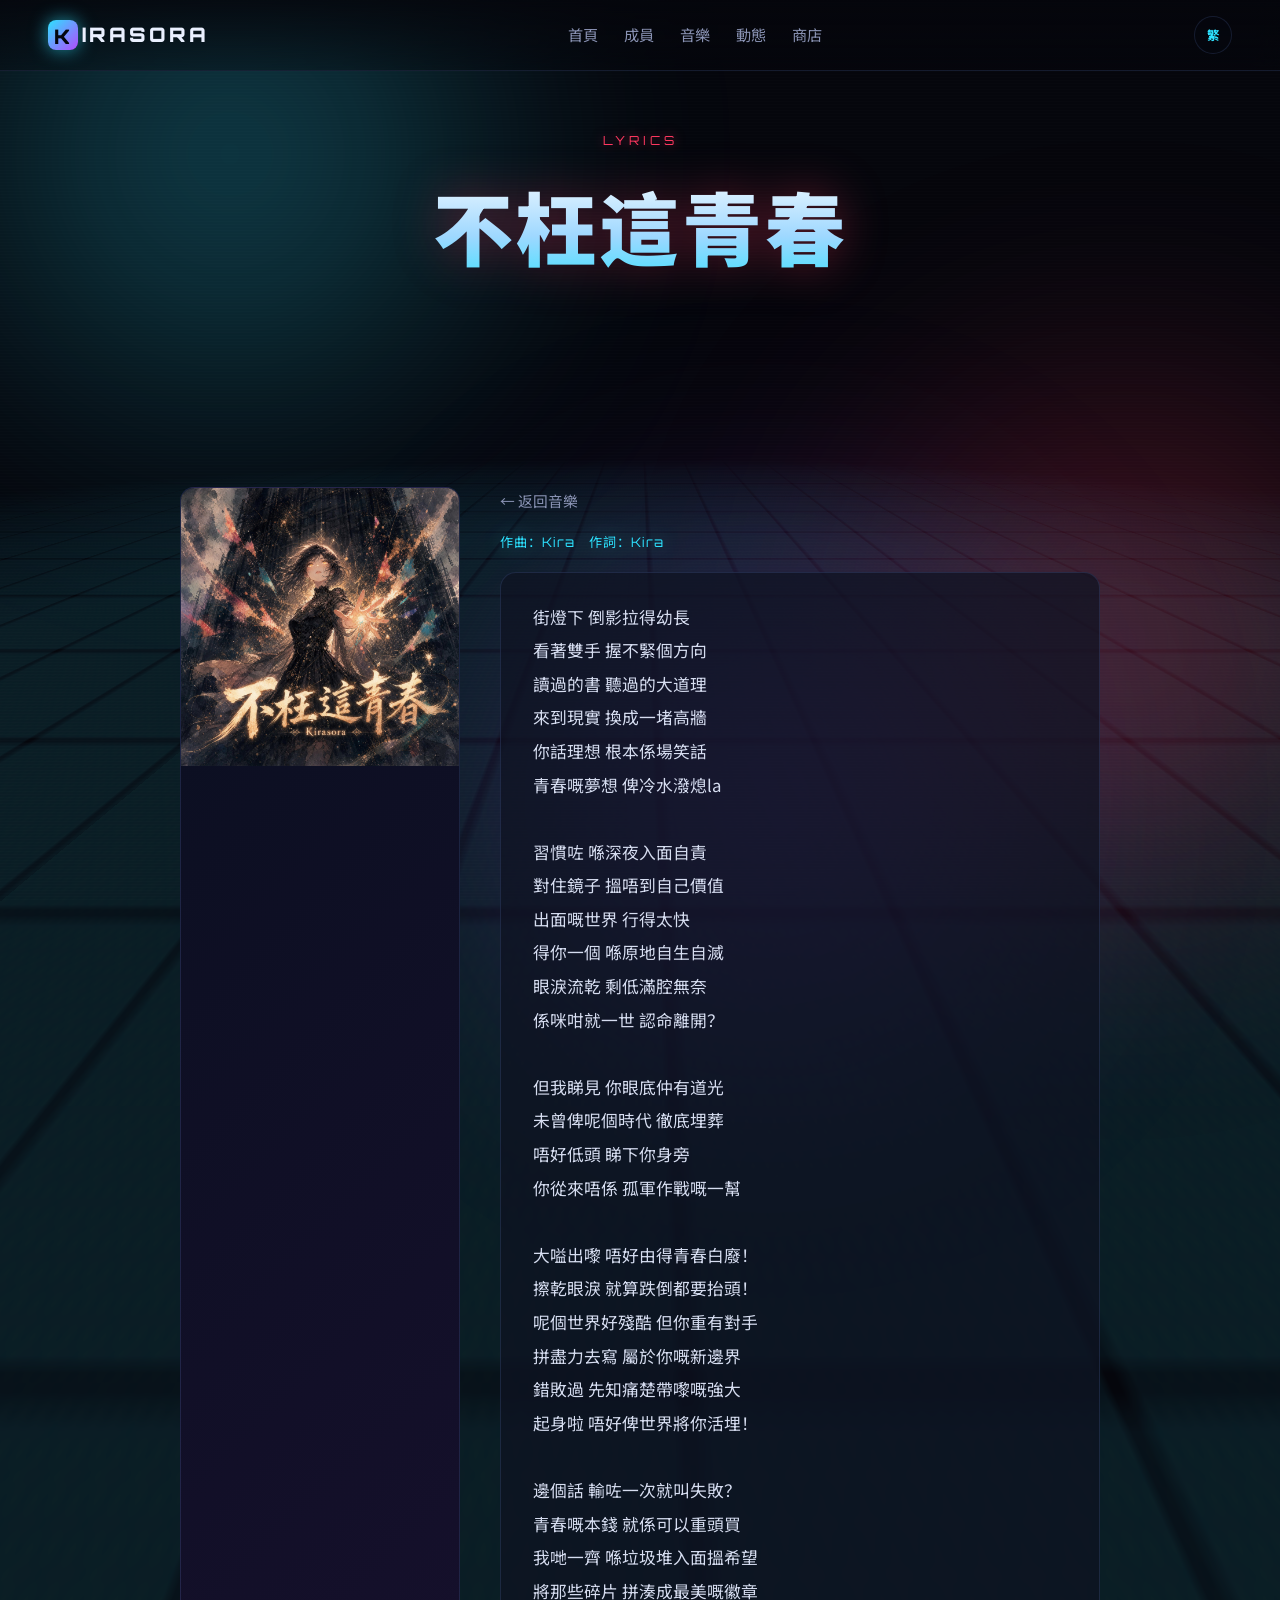
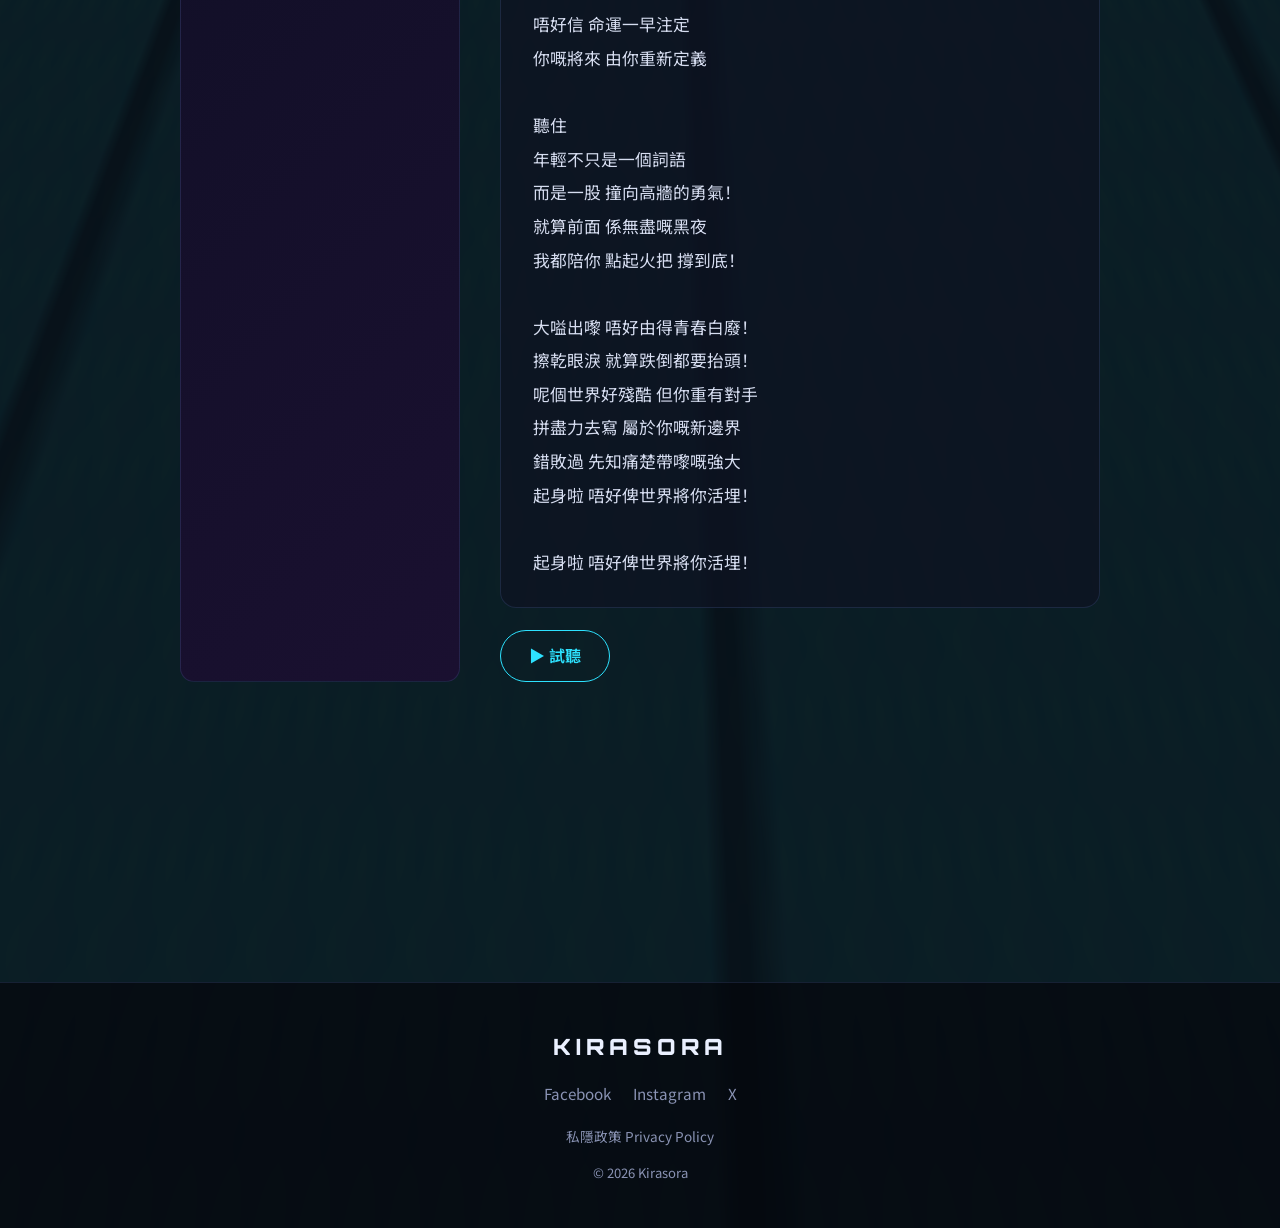
==== lyrics.html @ b886e2f9 "KIRASORA 官方網站 — 首版上線 - 6 頁結構：首頁/成員/音樂/動態/商店/私隱 + 歌詞頁 - 三語切換（繁中/簡中/英文） - 5 首單曲卡片 + 歌詞頁（真實封面、歌詞、曲詞人） -" ====
<!DOCTYPE html>
<html lang="zh-Hant">
<head>
  <meta charset="UTF-8" />
  <meta name="viewport" content="width=device-width, initial-scale=1.0" />
  <title>歌詞 — KIRASORA</title>
  <meta name="description" content="KIRASORA 歌曲歌詞。" />
  <link rel="preconnect" href="https://fonts.googleapis.com" />
  <link rel="preconnect" href="https://fonts.gstatic.com" crossorigin />
  <link href="https://fonts.googleapis.com/css2?family=Orbitron:wght@500;700;900&family=Noto+Sans+SC:wght@300;400;500;700&display=swap" rel="stylesheet" />
  <link rel="stylesheet" href="styles.css" />

  <!-- ===== Google AdSense（手動廣告單元 · 固定位置）===== -->
  <!-- TODO: 把 ca-pub-XXXXXXXXXXXXXXXX 換成你真實的發佈商 ID，並在 AdSense 後台開啟 Auto Ads -->
  <script async src="https://pagead2.googlesyndication.com/pagead/js/adsbygoogle.js?client=ca-pub-XXXXXXXXXXXXXXXX"
          crossorigin="anonymous"></script>
</head>
<body>
  <!-- 動態背景 -->
  <div class="bg-grid" aria-hidden="true"></div>
  <div class="bg-glow bg-glow--blue" aria-hidden="true"></div>
  <div class="bg-glow bg-glow--red" aria-hidden="true"></div>
  <div class="bg-glow bg-glow--purple" aria-hidden="true"></div>
  <div class="bg-scan" aria-hidden="true"></div>

  <!-- 導覽列 -->
  <header class="nav nav--scrolled" id="nav">
    <a href="index.html" class="nav__brand"><span class="nav__logo">K</span>IRASORA</a>
    <nav class="nav__links" id="navLinks">
      <a href="index.html" class="nav__link" data-i18n="nav.home">首頁</a>
      <a href="members.html" class="nav__link" data-i18n="nav.members">成員</a>
      <a href="music.html" class="nav__link is-active" data-i18n="nav.music">音樂</a>
      <a href="news.html" class="nav__link" data-i18n="nav.news">動態</a>
      <a href="shop.html" class="nav__link" data-i18n="nav.shop">商店</a>
    </nav>
    <div class="nav__actions">
    <button class="nav__lang" id="langBtn" type="button" aria-label="切換語言" data-i18n-attr="aria-label:nav.lang">繁</button>
    <button class="nav__toggle" id="navToggle" aria-label="選單" data-i18n-attr="aria-label:nav.menu"><span></span><span></span><span></span></button>
    </div>
  </header>

  <!-- 頁面標題 -->
  <section class="page-hero page-hero--alt">
    <p class="page-hero__kicker">LYRICS</p>
    <h1 class="page-hero__title" id="lyricTitle">—</h1>
  </section>

  <!-- 歌詞 -->
  <section class="section" id="lyric">
    <div class="lyric">
      <div class="lyric__cover" id="lyricCoverBox">
        <img id="lyricCover" src="" alt="" />
        <span class="lyric__ph" id="lyricPh" style="display:none;"></span>
      </div>
      <div class="lyric__body">
        <a class="lyric__back" href="music.html" data-i18n="lyrics.back">← 返回音樂</a>
        <p class="lyric__credit" id="lyricCredit"></p>
        <pre class="lyric__text" id="lyricText"></pre>
        <a class="lyric__play" id="lyricPlay" href="#" target="_blank" rel="noopener" data-i18n="lyrics.listen">▶ 試聽</a>
      </div>
    </div>
  </section>

  <!-- 廣告位（AdSense 手動單元 · 固定位置：歌詞頁底部） -->
  <div class="ad-slot reveal" aria-label="廣告">
    <span class="ad-slot__label" data-i18n="ad.label">廣告 · ADVERTISEMENT</span>
    <ins class="adsbygoogle"
         style="display:block"
         data-ad-client="ca-pub-XXXXXXXXXXXXXXXX"
         data-ad-slot="0000000000"
         data-ad-format="auto"
         data-full-width-responsive="true"></ins>
    <script>(adsbygoogle = window.adsbygoogle || []).push({});</script>
  </div>

  <!-- 頁尾 -->
  <footer class="footer">
    <div class="footer__brand">KIRASORA</div>
    <nav class="footer__social">
      <a href="https://www.facebook.com/kirasora.official" target="_blank" rel="noopener" aria-label="Facebook">Facebook</a>
      <a href="https://www.instagram.com/kirasora.band/" target="_blank" rel="noopener" aria-label="Instagram">Instagram</a>
      <a href="https://x.com/Kirasora_offcl" target="_blank" rel="noopener" aria-label="X">X</a>
    </nav>
    <nav class="footer__links">
      <a href="privacy.html" data-i18n="footer.privacy">私隱政策 Privacy Policy</a>
    </nav>
    <p class="footer__copy">&copy; 2026 Kirasora</p>
  </footer>

  <script src="lyrics-data.js"></script>
  <script>
    (function () {
      var params = new URLSearchParams(location.search);
      var id = params.get('song') || 'bu-wang-zhe-qing-chun';
      var data = (window.KIRASORA_LYRICS && window.KIRASORA_LYRICS[id]) || null;
      var titleEl = document.getElementById('lyricTitle');
      var coverBox = document.getElementById('lyricCoverBox');
      var coverImg = document.getElementById('lyricCover');
      var phEl = document.getElementById('lyricPh');
      var textEl = document.getElementById('lyricText');
      var playEl = document.getElementById('lyricPlay');
      var creditEl = document.getElementById('lyricCredit');

      if (!data) { titleEl.textContent = '—'; textEl.textContent = '（找不到這首歌）'; return; }

      titleEl.textContent = data.title;
      document.title = data.title + ' — 歌詞 · KIRASORA';
      textEl.textContent = data.lyrics || '（歌詞整理中）';
      playEl.href = data.spotify || '#';
      creditEl.textContent = data.credit || '';
      creditEl.style.display = data.credit ? '' : 'none';

      if (data.cover) {
        coverImg.src = data.cover;
        coverImg.alt = data.title + ' 封面';
        coverImg.style.display = '';
        phEl.style.display = 'none';
        coverBox.classList.remove('is-ph');
      } else {
        coverImg.style.display = 'none';
        phEl.textContent = data.title;
        phEl.style.display = '';
        coverBox.classList.add('is-ph');
      }
    })();
  </script>
  <script src="i18n.js"></script>
  <script src="script.js"></script>
</body>
</html>
---- styles.css ----
/* ============================================================
   KIRASORA 單頁落地頁
   賽博龐克霓虹風格 / Cyberpunk Neon
   ============================================================ */

:root {
  --bg: #05060c;
  --bg-2: #0a0e1c;
  --panel: rgba(14, 18, 34, 0.72);
  --panel-line: rgba(120, 160, 255, 0.14);

  --blue: #2de2ff;
  --red: #ff3860;
  --purple: #b14bff;
  --yellow: #ffd60a;

  --text: #eaf0ff;
  --muted: #8a93b4;

  --font-display: "Orbitron", "Noto Sans SC", system-ui, sans-serif;
  --font-body: "Noto Sans SC", system-ui, -apple-system, "Segoe UI", sans-serif;

  --maxw: 1140px;
  --radius: 16px;
}

* { box-sizing: border-box; margin: 0; padding: 0; }

html { scroll-behavior: smooth; }

body {
  font-family: var(--font-body);
  background: var(--bg);
  color: var(--text);
  line-height: 1.7;
  overflow-x: hidden;
  position: relative;
  min-height: 100vh;
}

a { color: inherit; text-decoration: none; }

/* ---------- 背景層 ---------- */
.bg-grid {
  position: fixed;
  inset: 0;
  z-index: -3;
  background:
    linear-gradient(transparent 0, transparent 2px, rgba(45, 226, 255, 0.06) 3px),
    linear-gradient(90deg, transparent 0, transparent 2px, rgba(45, 226, 255, 0.06) 3px);
  background-size: 46px 46px;
  transform: perspective(420px) rotateX(58deg) scale(2.4);
  transform-origin: center 70%;
  mask-image: radial-gradient(ellipse 70% 60% at 50% 75%, #000 30%, transparent 80%);
  -webkit-mask-image: radial-gradient(ellipse 70% 60% at 50% 75%, #000 30%, transparent 80%);
  animation: gridmove 14s linear infinite;
  opacity: 0.9;
}
@keyframes gridmove {
  from { background-position: 0 0, 0 0; }
  to   { background-position: 0 46px, 46px 0; }
}

.bg-glow {
  position: fixed;
  z-index: -2;
  width: 60vw;
  height: 60vw;
  border-radius: 50%;
  filter: blur(120px);
  opacity: 0.35;
  pointer-events: none;
}
.bg-glow--blue   { top: -18vw; left: -12vw; background: radial-gradient(circle, var(--blue), transparent 65%); }
.bg-glow--red    { top: 20vw; right: -18vw; background: radial-gradient(circle, var(--red), transparent 65%); }
.bg-glow--purple { bottom: -22vw; left: 30vw; background: radial-gradient(circle, var(--purple), transparent 65%); }

.bg-scan {
  position: fixed;
  inset: 0;
  z-index: -1;
  pointer-events: none;
  background: repeating-linear-gradient(0deg, rgba(255,255,255,0.025) 0 1px, transparent 1px 3px);
  opacity: 0.5;
}

/* ---------- 導覽列 ---------- */
.nav {
  position: fixed;
  top: 0; left: 0; right: 0;
  z-index: 50;
  display: flex;
  align-items: center;
  justify-content: space-between;
  padding: 16px clamp(18px, 5vw, 48px);
  backdrop-filter: blur(14px);
  background: linear-gradient(180deg, rgba(5,6,12,0.85), rgba(5,6,12,0.35));
  border-bottom: 1px solid var(--panel-line);
  transition: padding 0.3s ease;
}
.nav--scrolled { padding-top: 10px; padding-bottom: 10px; }

.nav__brand {
  font-family: var(--font-display);
  font-weight: 900;
  font-size: 1.25rem;
  letter-spacing: 3px;
  display: flex;
  align-items: center;
  gap: 4px;
  color: var(--text);
}
.nav__logo {
  display: inline-grid;
  place-items: center;
  width: 30px; height: 30px;
  border-radius: 8px;
  background: linear-gradient(135deg, var(--blue), var(--purple));
  color: #04060f;
  font-weight: 900;
  box-shadow: 0 0 18px rgba(45,226,255,0.6);
}
.nav__links { display: flex; align-items: center; gap: 26px; }
.nav__link {
  font-size: 0.95rem;
  color: var(--muted);
  position: relative;
  transition: color 0.25s ease;
}
.nav__link::after {
  content: "";
  position: absolute;
  left: 0; bottom: -6px;
  width: 0; height: 2px;
  background: var(--blue);
  box-shadow: 0 0 10px var(--blue);
  transition: width 0.25s ease;
}
.nav__link:hover, .nav__link.is-active { color: var(--text); }
.nav__link:hover::after, .nav__link.is-active::after { width: 100%; }

.nav__cta {
  font-size: 0.9rem;
  font-weight: 600;
  padding: 8px 18px;
  border-radius: 999px;
  border: 1px solid var(--blue);
  color: var(--blue);
  box-shadow: 0 0 14px rgba(45,226,255,0.3) inset;
  transition: all 0.25s ease;
}
.nav__cta:hover { background: var(--blue); color: #04060f; box-shadow: 0 0 22px rgba(45,226,255,0.7); }

.nav__toggle { display: none; flex-direction: column; gap: 5px; background: none; border: 0; cursor: pointer; padding: 6px; }
.nav__toggle span { width: 24px; height: 2px; background: var(--text); border-radius: 2px; transition: 0.3s; }

/* 右側操作區：語言按鈕 + hamburger 靠攏 */
.nav__actions {
  display: flex;
  align-items: center;
  gap: 10px;
}

/* 語言切換（地球按鈕） */
.nav__lang {
  width: 38px; height: 38px;
  margin-left: 14px;
  border-radius: 50%;
  border: 1px solid var(--panel-line);
  background: rgba(5,7,15,0.6);
  color: var(--blue);
  font-family: var(--font-display);
  font-weight: 700;
  font-size: 0.78rem;
  cursor: pointer;
  display: grid;
  place-items: center;
  transition: 0.25s;
  flex-shrink: 0;
}
.nav__lang:hover { border-color: var(--blue); color: #fff; box-shadow: 0 0 14px rgba(45,226,255,0.55); }
.nav__lang:active { transform: scale(0.92); }

/* ---------- HERO（左右分欄：文字 + 樂團大相）---------- */
.hero {
  min-height: 100vh;
  padding: 110px clamp(18px, 4vw, 48px) 70px;
  position: relative;
  display: grid;
  place-items: center;
}

.hero__grid {
  max-width: 1180px;
  width: 100%;
  display: grid;
  grid-template-columns: 1fr 1fr;
  gap: clamp(24px, 4vw, 56px);
  align-items: center;
}

/* 左欄：文字（左對齊） */
.hero__text { text-align: left; }

.hero__title {
  font-family: var(--font-display);
  font-weight: 900;
  font-size: clamp(2.8rem, 7vw, 5.5rem);
  letter-spacing: clamp(2px, 0.8vw, 10px);
  line-height: 0.95;
  background: linear-gradient(180deg, #ffffff, #9fd8ff 55%, var(--blue));
  -webkit-background-clip: text;
  background-clip: text;
  color: transparent;
  position: relative;
  filter: drop-shadow(0 0 26px rgba(45,226,255,0.42));
}
/* 故障/雙重霓虹效果 */
.hero__title::before, .hero__title::after {
  content: attr(data-text);
  position: absolute;
  inset: 0;
  background: none;
  -webkit-background-clip: initial;
  background-clip: initial;
  color: transparent;
}
.hero__title::before { left: 2px; text-shadow: -2px 0 var(--red); clip-path: inset(0 0 0 0); animation: glitch 4.5s infinite linear alternate; opacity: 0.55; }
.hero__title::after  { left: -2px; text-shadow: 2px 0 var(--purple); animation: glitch 3.7s infinite linear alternate-reverse; opacity: 0.45; }

.hero__tagline {
  font-size: clamp(1rem, 2.2vw, 1.35rem);
  font-weight: 500;
  margin-top: 18px;
  color: #fff;
}
.hero__sub { color: var(--muted); margin-top: 10px; font-size: 0.98rem; }
.hero__actions { margin-top: 32px; display: flex; gap: 14px; flex-wrap: wrap; }

/* 右欄：樂團相片 */
.hero__visual {
  position: relative;
  display: grid; place-items: center;
}
.hero__img {
  width: 100%;
  height: auto;
  border-radius: 18px;
  object-fit: cover;
  /* 霓虹邊框 */
  box-shadow:
    0 0 0 2px rgba(45,226,255,0.25),
    0 0 30px rgba(45,226,255,0.15),
    0 0 80px rgba(177,75,255,0.12),
    0 20px 50px rgba(0,0,0,0.45);
  transition: transform 0.5s cubic-bezier(.17,.67,.29,1.33), box-shadow 0.5s ease;
  /* 微微傾斜，更有動態感 */
  transform: rotate(-1.5deg);
}
.hero__img:hover {
  transform: rotate(0deg) scale(1.02);
  box-shadow:
    0 0 0 2px rgba(45,226,255,0.5),
    0 0 44px rgba(45,226,255,0.3),
    0 0 110px rgba(177,75,255,0.2),
    0 24px 60px rgba(0,0,0,0.5);
}

/* 相片角落裝飾線（賽博風） */
.hero__visual::before,
.hero__visual::after {
  content: "";
  position: absolute;
  z-index: 1;
  pointer-events: none;
}
.hero__visual::before {
  top: -8px; right: -8px;
  width: 36px; height: 36px;
  border-top: 3px solid var(--red);
  border-right: 3px solid var(--red);
  filter: drop-shadow(0 0 8px var(--red));
}
.hero__visual::after {
  bottom: -8px; left: -8px;
  width: 36px; height: 36px;
  border-bottom: 3px solid var(--blue);
  border-left: 3px solid var(--blue);
  filter: drop-shadow(0 0 8px var(--blue));
}

/* Scroll 提示 */
.hero__scroll {
  position: absolute;
  bottom: 26px; left: 50%;
  transform: translateX(-50%);
  font-family: var(--font-display);
  font-size: 0.65rem;
  letter-spacing: 4px;
  color: var(--muted);
  display: flex; flex-direction: column; align-items: center; gap: 8px;
}
.hero__scroll span {
  width: 2px; height: 34px;
  background: linear-gradient(var(--blue), transparent);
  animation: scrolldot 1.8s ease-in-out infinite;
}
@keyframes glitch {
  0%, 92%, 100% { transform: translate(0,0); clip-path: inset(0 0 0 0); }
  93% { transform: translate(-3px, 1px); clip-path: inset(20% 0 50% 0); }
  96% { transform: translate(3px, -1px); clip-path: inset(60% 0 10% 0); }
}
@keyframes scrolldot { 0%,100% { opacity: 0.2; transform: scaleY(0.5); } 50% { opacity: 1; transform: scaleY(1); } }

/* ---------- 按鈕 ---------- */
.btn {
  font-family: var(--font-body);
  font-weight: 600;
  font-size: 1rem;
  padding: 13px 30px;
  border-radius: 999px;
  cursor: pointer;
  border: 1px solid transparent;
  transition: transform 0.2s ease, box-shadow 0.25s ease, background 0.25s ease;
  display: inline-block;
}
.btn--primary {
  background: linear-gradient(135deg, var(--blue), var(--purple));
  color: #04060f;
  box-shadow: 0 0 22px rgba(45,226,255,0.45);
}
.btn--primary:hover { transform: translateY(-2px); box-shadow: 0 0 34px rgba(45,226,255,0.75); }
.btn--ghost {
  border-color: rgba(255,255,255,0.28);
  color: var(--text);
  background: rgba(255,255,255,0.03);
}
.btn--ghost:hover { border-color: var(--blue); color: var(--blue); box-shadow: 0 0 18px rgba(45,226,255,0.3); }

/* ---------- 區塊通用 ---------- */
.section {
  max-width: var(--maxw);
  margin: 0 auto;
  padding: clamp(70px, 11vw, 130px) clamp(18px, 5vw, 40px);
}
.section--alt {
  max-width: none;
  background: linear-gradient(180deg, rgba(10,14,28,0) 0%, rgba(10,14,28,0.6) 12%, rgba(10,14,28,0.6) 88%, rgba(10,14,28,0) 100%);
}
.section--alt > * { max-width: var(--maxw); margin-left: auto; margin-right: auto; }

.section__head { text-align: center; margin-bottom: 56px; }
.section__kicker {
  font-family: var(--font-display);
  letter-spacing: 5px;
  font-size: 0.78rem;
  color: var(--accent, var(--blue));
  filter: drop-shadow(0 0 10px currentColor);
  margin-bottom: 10px;
}
.section__title {
  font-family: var(--font-display);
  font-weight: 700;
  font-size: clamp(2rem, 6vw, 3.2rem);
  letter-spacing: 2px;
}
.section__lead { color: var(--muted); margin-top: 12px; font-size: 1.02rem; }

/* ---------- 成員 ---------- */
.members {
  display: grid;
  grid-template-columns: repeat(auto-fit, minmax(230px, 1fr));
  gap: 22px;
}
.member {
  position: relative;
  background: var(--panel);
  border: 1px solid var(--panel-line);
  border-radius: var(--radius);
  padding: 30px 24px 26px;
  overflow: hidden;
  --accent-ink: var(--accent);   /* 可見霓虹色，預設等同代表色 */
  transition: transform 0.3s ease, border-color 0.3s ease, box-shadow 0.3s ease;
}
.member:hover {
  transform: translateY(-8px);
  border-color: var(--accent-ink);
  box-shadow: 0 0 34px color-mix(in srgb, var(--accent-ink) 45%, transparent);
}
.member__avatar {
  width: 88px; height: 88px;
  margin: 0 auto 26px;
  border-radius: 50%;
  display: grid; place-items: center;
  background: radial-gradient(circle at 50% 35%, color-mix(in srgb, var(--accent) 30%, #0a0e1c), #060812);
  border: 2px solid var(--accent-ink);
  box-shadow: 0 0 22px color-mix(in srgb, var(--accent-ink) 55%, transparent), inset 0 0 18px color-mix(in srgb, var(--accent-ink) 30%, transparent);
  position: relative;
}
.member__avatar::after {
  content: "";
  position: absolute; inset: 0;
  border-radius: 50%;
  background: repeating-linear-gradient(0deg, rgba(255,255,255,0.08) 0 1px, transparent 1px 4px);
  opacity: 0.5;
  pointer-events: none;
}
.member__avatar img {
  width: 100%;
  height: 100%;
  object-fit: cover;
  border-radius: 50%;
  position: relative;
  z-index: 2;
}
.member__initial {
  font-family: var(--font-display);
  font-weight: 900;
  font-size: 2.4rem;
  color: var(--accent-ink);
  text-shadow: 0 0 16px var(--accent-ink);
}
.member__body { text-align: center; }
.member__role {
  font-family: var(--font-display);
  font-size: 0.7rem;
  letter-spacing: 2px;
  color: var(--accent-ink);
  margin-bottom: 6px;
}
.member__name {
  font-size: 1.5rem;
  font-weight: 700;
  letter-spacing: 1px;
  margin-bottom: 10px;
}
.member__desc { color: var(--muted); font-size: 0.92rem; }
.member__bar {
  position: absolute;
  left: 0; bottom: 0;
  height: 3px; width: 100%;
  background: linear-gradient(90deg, transparent, var(--accent-ink), transparent);
  opacity: 0.8;
}

/* ---------- 音樂作品 ---------- */
.music { display: grid; gap: 26px; }
.release {
  display: grid;
  grid-template-columns: 220px 1fr;
  gap: 26px;
  background: var(--panel);
  border: 1px solid var(--panel-line);
  border-radius: var(--radius);
  padding: 22px;
  align-items: center;
}
.release__art {
  aspect-ratio: 1;
  border-radius: 12px;
  border: 1px solid var(--panel-line);
  overflow: hidden;
  background: #0a0f20;
}
.release__art img {
  width: 100%;
  height: 100%;
  object-fit: cover;
}
.release__eq { display: flex; gap: 6px; align-items: flex-end; height: 64px; }
.release__eq i {
  width: 8px;
  background: linear-gradient(var(--blue), var(--purple));
  border-radius: 4px;
  box-shadow: 0 0 10px rgba(45,226,255,0.6);
  animation: eq 1s ease-in-out infinite;
}
.release__eq i:nth-child(1){ height: 30%; animation-delay: 0s; }
.release__eq i:nth-child(2){ height: 80%; animation-delay: 0.2s; }
.release__eq i:nth-child(3){ height: 50%; animation-delay: 0.4s; }
.release__eq i:nth-child(4){ height: 95%; animation-delay: 0.15s; }
@keyframes eq { 0%,100% { transform: scaleY(0.4); } 50% { transform: scaleY(1); } }

.release__tag { font-family: var(--font-display); font-size: 0.75rem; letter-spacing: 2px; color: var(--blue); }
.release__title { font-size: 1.8rem; font-weight: 700; margin: 6px 0 10px; }
.release__desc { color: var(--muted); font-size: 0.95rem; margin-bottom: 16px; }
.release__play {
  background: transparent;
  border: 1px solid var(--blue);
  color: var(--blue);
  border-radius: 999px;
  padding: 9px 22px;
  font-weight: 600;
  cursor: pointer;
  transition: 0.25s;
}
.release__play:hover { background: var(--blue); color: #04060f; box-shadow: 0 0 20px rgba(45,226,255,0.6); }

.tracklist { list-style: none; display: grid; gap: 10px; }
.track {
  display: grid;
  grid-template-columns: 40px 1fr 40px;
  align-items: center;
  gap: 14px;
  padding: 14px 18px;
  background: rgba(14,18,34,0.5);
  border: 1px solid var(--panel-line);
  border-radius: 12px;
  transition: 0.25s;
}
.track:hover { border-color: var(--purple); background: rgba(177,75,255,0.08); transform: translateX(4px); }
.track__no { font-family: var(--font-display); color: var(--muted); font-size: 0.9rem; }
.track__name { font-weight: 500; color: #fff; text-decoration: none; transition: 0.25s; }
.track__name:hover { color: var(--blue); text-shadow: 0 0 12px rgba(45,226,255,0.6); }
.track__play {
  width: 34px; height: 34px;
  display: grid; place-items: center;
  border-radius: 50%;
  border: 1px solid var(--panel-line);
  background: transparent;
  color: var(--blue);
  cursor: pointer;
  transition: 0.25s;
}
.track__play:hover { background: var(--blue); color: #04060f; }

/* 各平台收聽 */
.listen {
  background: var(--panel);
  border: 1px solid var(--panel-line);
  border-radius: var(--radius);
  padding: 22px 24px;
}
.listen__title {
  font-family: var(--font-display);
  font-size: 0.78rem;
  letter-spacing: 2px;
  color: var(--muted);
  margin-bottom: 16px;
}
.listen__links {
  display: flex;
  flex-wrap: wrap;
  justify-content: center;
  gap: 12px;
}
.listen__link {
  display: flex;
  align-items: center;
  justify-content: center;
  text-align: center;
  padding: 13px 14px;
  border: 1px solid var(--panel-line);
  border-radius: 12px;
  color: #e9edff;
  font-weight: 600;
  font-size: 0.92rem;
  background: rgba(14,18,34,0.5);
  transition: 0.25s;
}
.listen__link:hover {
  border-color: var(--blue);
  color: #fff;
  background: rgba(45,226,255,0.1);
  box-shadow: 0 0 18px rgba(45,226,255,0.35);
  transform: translateY(-3px);
}
/* 「查看全部曲目」強調按鈕 */
.listen__link--more {
  border-color: var(--blue);
  color: var(--blue);
  background: rgba(45,226,255,0.08);
}
.listen__link--more:hover {
  background: var(--blue);
  color: #04060f;
  box-shadow: 0 0 18px rgba(45,226,255,0.45);
  transform: translateY(-3px);
}

/* 音樂作品：卡片格 */
.tracks-grid {
  display: grid;
  grid-template-columns: repeat(auto-fill, minmax(190px, 1fr));
  gap: 22px;
  margin-bottom: 50px;
}
.track-card {
  background: var(--panel);
  border: 1px solid var(--panel-line);
  border-radius: var(--radius);
  overflow: hidden;
  transition: transform 0.3s ease, border-color 0.3s ease, box-shadow 0.3s ease;
}
.track-card:hover {
  transform: translateY(-6px);
  border-color: var(--blue);
  box-shadow: 0 0 30px rgba(45,226,255,0.22);
}
.track-card__cover {
  display: block;
  aspect-ratio: 1;
  overflow: hidden;
  position: relative;
  cursor: pointer;
}
.track-card__cover img {
  width: 100%; height: 100%;
  object-fit: cover;
  transition: transform 0.4s ease;
}
.track-card:hover .track-card__cover img { transform: scale(1.06); }
.track-card__cover--ph {
  display: grid; place-items: center;
  padding: 18px;
  text-align: center;
  background:
    radial-gradient(circle at 30% 25%, rgba(45,226,255,0.35), transparent 55%),
    radial-gradient(circle at 75% 80%, rgba(177,75,255,0.35), transparent 55%),
    linear-gradient(135deg, #0a0f20, #1a1030);
}
.track-card__cover--ph::after {
  content: "歌詞 ↗";
  position: absolute;
  bottom: 10px; right: 12px;
  font-family: var(--font-display);
  font-size: 0.62rem;
  letter-spacing: 2px;
  color: var(--blue);
  opacity: 0.7;
}
.track-card__ph-text {
  font-family: var(--font-display);
  font-weight: 700;
  font-size: 1.02rem;
  line-height: 1.4;
  color: #eaf0ff;
  text-shadow: 0 0 14px rgba(45,226,255,0.5);
}
.track-card__body {
  padding: 16px 18px 20px;
  display: flex;
  flex-direction: column;
  align-items: flex-start;
  gap: 12px;
}
.track-card__title {
  font-size: 1.12rem;
  font-weight: 700;
  letter-spacing: 0.5px;
}
.track-card__play {
  font-size: 0.86rem;
  font-weight: 600;
  padding: 8px 18px;
  border-radius: 999px;
  border: 1px solid var(--blue);
  color: var(--blue);
  transition: 0.25s;
}
.track-card__play:hover {
  background: var(--blue);
  color: #04060f;
  box-shadow: 0 0 18px rgba(45,226,255,0.5);
}

/* ---------- 歌詞頁 ---------- */
.lyric {
  display: grid;
  grid-template-columns: 280px 1fr;
  gap: 40px;
  max-width: 920px;
  margin: 0 auto;
}
.lyric__cover {
  border-radius: 14px;
  overflow: hidden;
  border: 1px solid var(--panel-line);
  background: linear-gradient(135deg, #0a0f20, #1a1030);
}
.lyric__cover img { width: 100%; display: block; }
.lyric__cover.is-ph {
  display: grid; place-items: center;
  aspect-ratio: 1;
  padding: 20px;
  text-align: center;
}
.lyric__ph {
  font-family: var(--font-display);
  font-weight: 700;
  font-size: 1.05rem;
  color: #eaf0ff;
  text-shadow: 0 0 14px rgba(45,226,255,0.5);
  line-height: 1.4;
}
.lyric__back {
  display: inline-block;
  color: var(--muted);
  font-size: 0.92rem;
  margin-bottom: 18px;
  transition: 0.25s;
}
.lyric__credit {
  font-family: var(--font-display);
  letter-spacing: 1px;
  font-size: 0.82rem;
  color: var(--blue);
  margin-bottom: 18px;
  filter: drop-shadow(0 0 10px rgba(45,226,255,0.4));
}
.lyric__back:hover { color: var(--blue); text-shadow: 0 0 12px rgba(45,226,255,0.5); }
.lyric__text {
  font-family: var(--font-body);
  white-space: pre-wrap;
  color: #d6ddf0;
  font-size: 1.05rem;
  line-height: 2;
  background: var(--panel);
  border: 1px solid var(--panel-line);
  border-radius: var(--radius);
  padding: 28px 32px;
  margin-bottom: 22px;
}
.lyric__play {
  display: inline-block;
  padding: 11px 28px;
  border-radius: 999px;
  border: 1px solid var(--blue);
  color: var(--blue);
  font-weight: 600;
  transition: 0.25s;
}
.lyric__play:hover { background: var(--blue); color: #04060f; box-shadow: 0 0 18px rgba(45,226,255,0.5); }
@media (max-width: 760px) {
  .lyric { grid-template-columns: 1fr; }
  .lyric__cover { max-width: 240px; }
}

/* ---------- 廣告位 ---------- */
.ad-slot {
  max-width: 1000px;
  margin: 40px auto;
  padding: 14px 18px;
  min-height: 90px;
  display: flex;
  flex-direction: column;
  align-items: center;
  justify-content: center;
  gap: 8px;
  background:
    repeating-linear-gradient(45deg, rgba(255,255,255,0.015) 0 10px, transparent 10px 20px),
    rgba(14,18,34,0.4);
  border: 1px dashed var(--panel-line);
  border-radius: var(--radius);
}
.ad-slot__label {
  font-family: var(--font-display);
  font-size: 0.62rem;
  letter-spacing: 3px;
  color: var(--muted);
  opacity: 0.7;
}
.ad-slot .adsbygoogle { width: 100%; }

/* ---------- 最新動態 ---------- */
.timeline {
  display: grid;
  grid-template-columns: repeat(auto-fit, minmax(260px, 1fr));
  gap: 22px;
}
.news {
  position: relative;
  padding: 26px 24px;
  background: var(--panel);
  border: 1px solid var(--panel-line);
  border-radius: var(--radius);
  border-left: 3px solid var(--blue);
  transition: transform 0.3s ease, box-shadow 0.3s ease;
}
.news:hover { transform: translateY(-5px); box-shadow: 0 0 26px rgba(45,226,255,0.25); }
.news__date { font-family: var(--font-display); color: var(--blue); font-size: 0.95rem; letter-spacing: 2px; margin-bottom: 8px; }
.news__title { font-size: 1.2rem; font-weight: 700; margin-bottom: 10px; }
.news__text { color: var(--muted); font-size: 0.93rem; }

/* ---------- 訂閱 ---------- */
.subscribe { display: grid; place-items: center; }
.subscribe__card {
  width: min(640px, 100%);
  text-align: center;
  background: var(--panel);
  border: 1px solid var(--panel-line);
  border-radius: 22px;
  padding: clamp(34px, 6vw, 56px);
  box-shadow: 0 0 50px rgba(45,226,255,0.15);
}
.subscribe__title { font-family: var(--font-display); font-size: clamp(1.6rem, 5vw, 2.4rem); letter-spacing: 1px; }
.subscribe__lead { color: var(--muted); margin: 12px 0 26px; }
.subscribe__form { display: flex; gap: 12px; justify-content: center; flex-wrap: wrap; }
.subscribe__input {
  flex: 1 1 260px;
  padding: 13px 18px;
  border-radius: 999px;
  border: 1px solid var(--panel-line);
  background: rgba(5,7,15,0.6);
  color: var(--text);
  font-size: 1rem;
  font-family: var(--font-body);
  outline: none;
  transition: 0.25s;
}
.subscribe__input:focus { border-color: var(--blue); box-shadow: 0 0 16px rgba(45,226,255,0.3); }
.subscribe__note { color: var(--muted); font-size: 0.85rem; margin-top: 16px; }

/* ---------- 頁尾 ---------- */
.footer {
  border-top: 1px solid var(--panel-line);
  padding: 44px clamp(18px, 5vw, 40px);
  text-align: center;
  background: rgba(5,6,12,0.7);
}
.footer__brand { font-family: var(--font-display); font-weight: 900; letter-spacing: 5px; font-size: 1.4rem; margin-bottom: 16px; }
.footer__social { display: flex; gap: 22px; justify-content: center; margin-bottom: 18px; }
.footer__social a { color: var(--muted); font-size: 0.95rem; transition: 0.25s; }
.footer__social a:hover { color: var(--blue); text-shadow: 0 0 12px var(--blue); }
.footer__copy { color: var(--muted); font-size: 0.82rem; }
.footer__links { display: flex; gap: 18px; justify-content: center; margin-bottom: 14px; flex-wrap: wrap; }
.footer__links a { color: var(--muted); font-size: 0.85rem; transition: 0.25s; }
.footer__links a:hover { color: var(--blue); text-shadow: 0 0 12px var(--blue); }

/* ---------- 法律頁（Privacy / Terms） ---------- */
.legal {
  max-width: 820px;
  margin: 0 auto;
  padding: 120px clamp(18px, 5vw, 40px) 80px;
}
.legal__title {
  font-family: var(--font-display);
  font-weight: 900;
  font-size: clamp(2rem, 6vw, 3.2rem);
  letter-spacing: 2px;
  background: linear-gradient(180deg, #ffffff, #9fd8ff 60%, var(--blue));
  -webkit-background-clip: text;
  background-clip: text;
  color: transparent;
  filter: drop-shadow(0 0 20px rgba(45,226,255,0.35));
  margin-bottom: 10px;
}
.legal__updated { color: var(--muted); font-size: 0.88rem; margin-bottom: 36px; }
.legal h2 {
  font-family: var(--font-display);
  font-size: 1.25rem;
  color: var(--blue);
  margin: 34px 0 12px;
  padding-left: 12px;
  border-left: 3px solid var(--blue);
}
.legal p, .legal li { color: #c8cee0; font-size: 0.96rem; line-height: 1.8; }
.legal p { margin-bottom: 14px; }
.legal ul { margin: 0 0 14px 22px; display: grid; gap: 8px; }
.legal a { color: var(--blue); text-decoration: underline; }
.legal a:hover { text-shadow: 0 0 12px var(--blue); }
.legal__back {
  display: inline-block;
  margin-top: 30px;
  padding: 11px 24px;
  border: 1px solid var(--blue);
  border-radius: 999px;
  color: var(--blue);
  font-weight: 600;
  transition: 0.25s;
}
.legal__back:hover { background: var(--blue); color: #04060f; box-shadow: 0 0 20px rgba(45,226,255,0.6); }

/* ---------- 子頁標題（page-hero） ---------- */
.page-hero {
  text-align: center;
  padding: 130px clamp(18px, 5vw, 50px) 60px;
}
.page-hero__kicker {
  font-family: var(--font-display);
  letter-spacing: 4px;
  font-size: 0.78rem;
  color: var(--blue);
  text-shadow: 0 0 12px rgba(45,226,255,0.6);
  margin-bottom: 10px;
}
.page-hero__title {
  font-family: var(--font-display);
  font-weight: 900;
  font-size: clamp(2.6rem, 8vw, 5rem);
  letter-spacing: 3px;
  background: linear-gradient(180deg, #ffffff, #9fd8ff 55%, var(--blue));
  -webkit-background-clip: text;
  background-clip: text;
  color: transparent;
  filter: drop-shadow(0 0 24px rgba(45,226,255,0.35));
}
.page-hero__lead { color: var(--muted); margin-top: 14px; font-size: 1.05rem; }
.page-hero--alt .page-hero__title { filter: drop-shadow(0 0 24px rgba(255,56,96,0.35)); }
.page-hero--alt .page-hero__kicker { color: var(--red); text-shadow: 0 0 12px rgba(255,56,96,0.6); }
.page-hero--shop .page-hero__title { filter: drop-shadow(0 0 24px rgba(177,75,255,0.35)); }
.page-hero--shop .page-hero__kicker { color: var(--purple); text-shadow: 0 0 12px rgba(177,75,255,0.6); }

/* Landing Hero（首頁：無 SCROLL 提示） */
.hero--landing .hero__scroll { display: none; }

/* ---------- 首頁摘要 ---------- */
.timeline--compact .news { padding: 18px 22px; }
.news__link { color: inherit; transition: 0.25s; }
.news__link:hover { color: var(--blue); text-shadow: 0 0 10px rgba(45,226,255,0.5); }
.section__foot { text-align: center; margin-top: 28px; }

.listen--compact {
  border-top: none;
  padding: 22px 24px;
  overflow: visible;
}

/* ---------- 商店 ---------- */
.shop-grid {
  display: grid;
  grid-template-columns: repeat(auto-fill, minmax(250px, 1fr));
  gap: 24px;
  max-width: 1000px;
  margin: 0 auto;
}
.product {
  position: relative;
  background: var(--panel);
  border: 1px solid var(--panel-line);
  border-radius: var(--radius);
  overflow: hidden;
  transition: transform 0.3s ease, border-color 0.3s ease, box-shadow 0.3s ease;
}
.product:hover {
  transform: translateY(-6px);
  border-color: var(--purple);
  box-shadow: 0 0 30px rgba(177,75,255,0.2);
}
.product__img {
  aspect-ratio: 1 / 1;
  display: grid;
  place-items: center;
  background: linear-gradient(135deg, #0c1022, #131a32);
  border-bottom: 1px solid var(--panel-line);
}
.product__placeholder {
  font-size: 3rem;
  color: var(--purple);
  opacity: 0.5;
}
.product__info { padding: 20px; }
.product__name { font-family: var(--font-body); font-size: 1.08rem; font-weight: 600; color: #eef; margin-bottom: 6px; }
.product__desc { color: var(--muted); font-size: 0.88rem; line-height: 1.6; margin-bottom: 12px; }
.product__price {
  display: inline-block;
  font-family: var(--font-display);
  font-size: 1.15rem;
  font-weight: 700;
  color: var(--purple);
  text-shadow: 0 0 10px rgba(177,75,255,0.4);
}
.shop__coming {
  text-align: center;
  margin-top: 48px;
  padding: 36px;
  border: 1px dashed var(--panel-line);
  border-radius: var(--radius);
}
.shop__coming-text { color: var(--muted); margin-bottom: 16px; font-size: 1rem; }

/* 商店建設中 */
.shop-building {
  max-width: 560px;
  margin: 16px auto;
  text-align: center;
  padding: 56px 32px;
  border: 1px dashed color-mix(in srgb, var(--blue) 45%, transparent);
  border-radius: var(--radius);
  background: radial-gradient(circle at 50% 0%, color-mix(in srgb, var(--blue) 12%, #0a0e1c), #060812);
  box-shadow: 0 0 40px color-mix(in srgb, var(--blue) 18%, transparent) inset;
}
.shop-building__icon {
  display: inline-grid;
  place-items: center;
  font-size: 2.6rem;
  color: var(--blue);
  text-shadow: 0 0 18px var(--blue);
  animation: spin 9s linear infinite;
  margin-bottom: 18px;
}
@keyframes spin { to { transform: rotate(360deg); } }
.shop-building__title {
  font-family: var(--font-display);
  font-weight: 900;
  font-size: clamp(2.2rem, 8vw, 3.4rem);
  letter-spacing: 6px;
  background: linear-gradient(180deg, #fff, var(--blue));
  -webkit-background-clip: text;
  background-clip: text;
  color: transparent;
  filter: drop-shadow(0 0 18px rgba(45,226,255,0.5));
}
.shop-building__sub {
  font-family: var(--font-display);
  letter-spacing: 8px;
  font-size: 0.85rem;
  color: var(--muted);
  margin: 8px 0 22px;
}
.shop-building__text {
  color: #cdd6ee;
  line-height: 1.8;
  font-size: 0.98rem;
  margin-bottom: 28px;
}
@media (prefers-reduced-motion: reduce) { .shop-building__icon { animation: none; } }

/* ---------- 滾動揭示動畫 ---------- */
.reveal { opacity: 0; transform: translateY(28px); transition: opacity 0.7s ease, transform 0.7s ease; }
.reveal.is-visible { opacity: 1; transform: none; }

/* ---------- 響應式 ---------- */
@media (max-width: 760px) {
  .nav__links {
    position: fixed;
    top: 62px; right: 16px; left: 16px;
    flex-direction: column;
    gap: 16px;
    padding: 22px;
    background: rgba(8,10,20,0.96);
    border: 1px solid var(--panel-line);
    border-radius: 16px;
    transform: translateY(-12px);
    opacity: 0;
    pointer-events: none;
    transition: 0.3s;
  }
  .nav__links.is-open { transform: none; opacity: 1; pointer-events: auto; }
  .nav__toggle { display: flex; }
  .release { grid-template-columns: 1fr; }
  .release__art { max-width: 200px; margin: 0 auto; }

  /* Hero 手機版：上下堆疊，相片在上 */
  .hero { padding: 90px 18px 50px; }
  .hero__grid {
    grid-template-columns: 1fr;
    gap: 28px;
  }
  .hero__text { text-align: center; order: 2; }   /* 文字在相片下面 */
  .hero__visual { order: 1; }
  .hero__img {
    transform: none !important;   /* 手機唔傾斜 */
    border-radius: 14px;
  }
  .hero__img:hover { transform: scale(1.02); }
  .hero__actions { justify-content: center; }
  /* 手機隱藏角落裝飾線 */
  .hero__visual::before,
  .hero__visual::after { display: none; }
}

@media (prefers-reduced-motion: reduce) {
  .bg-grid, .hero__title::before, .hero__title::after, .release__eq i, .hero__scroll span { animation: none; }
  .reveal { opacity: 1; transform: none; }
  html { scroll-behavior: auto; }
}
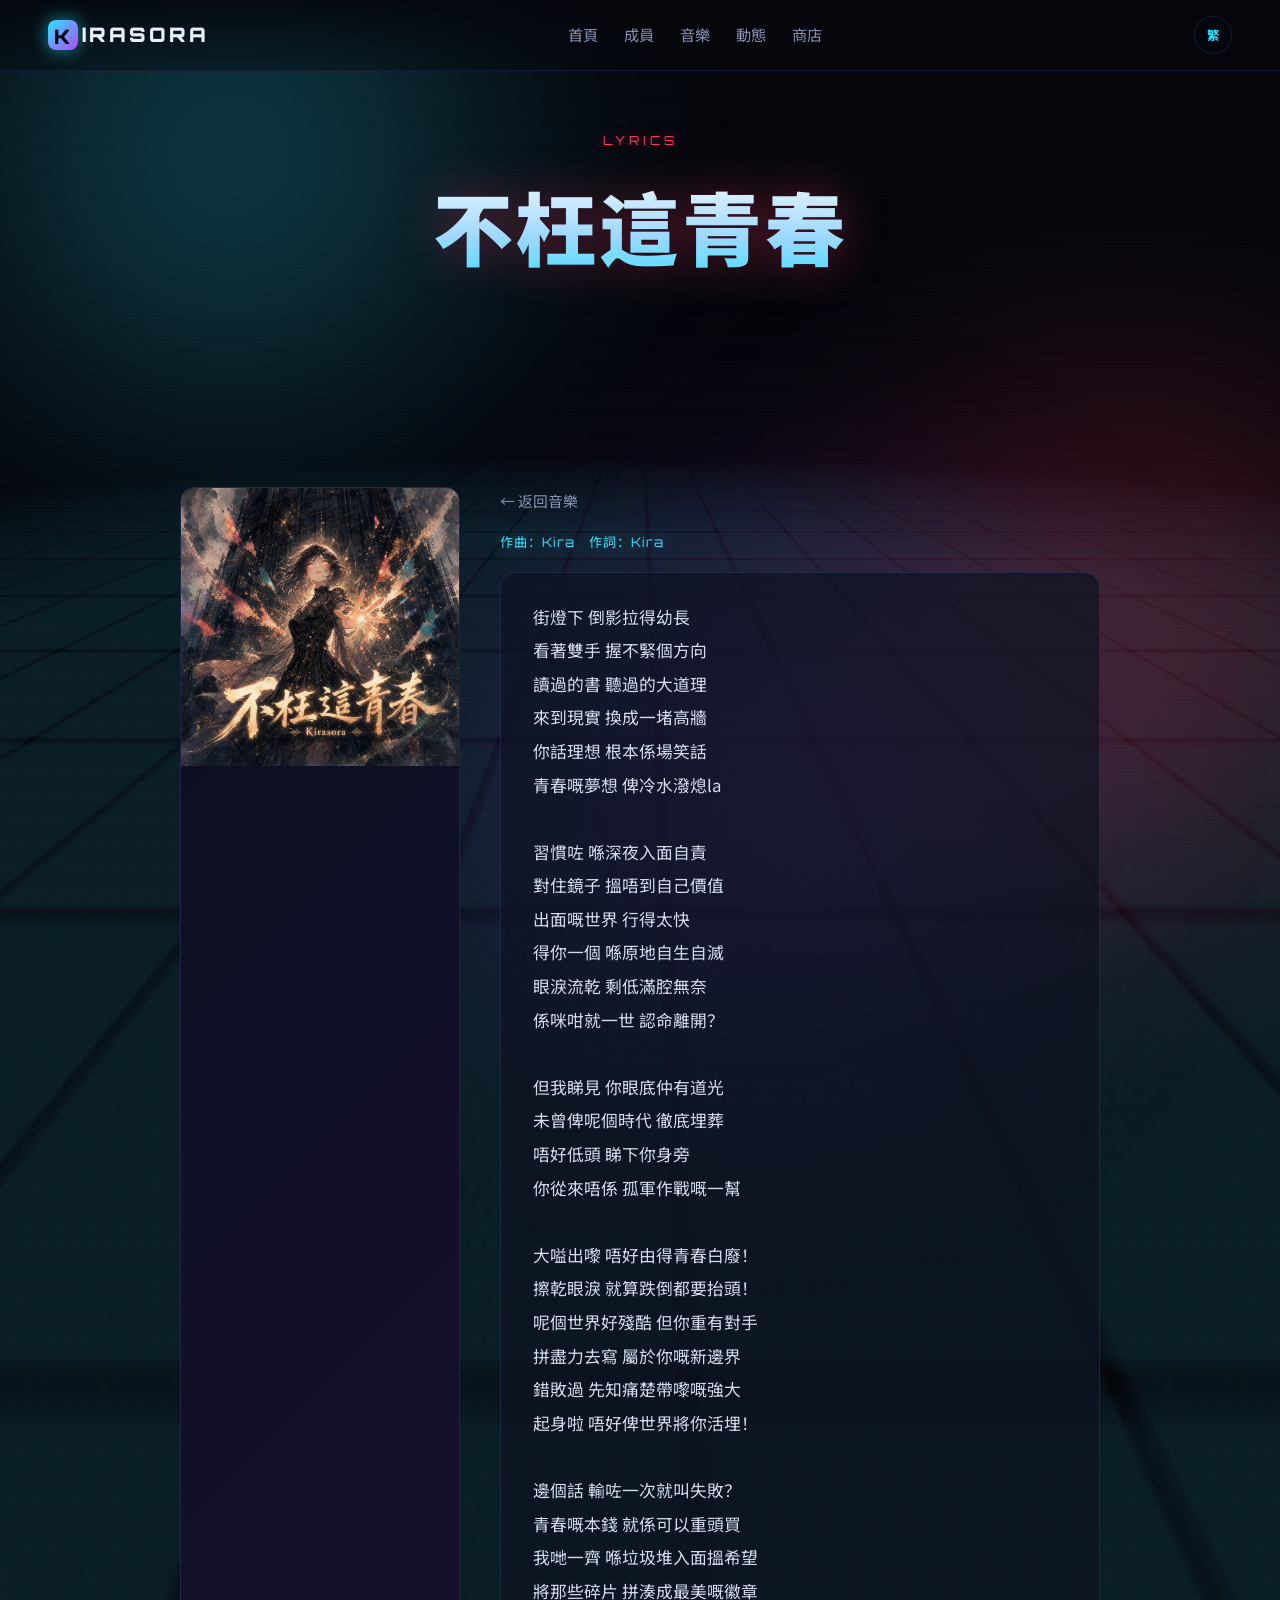
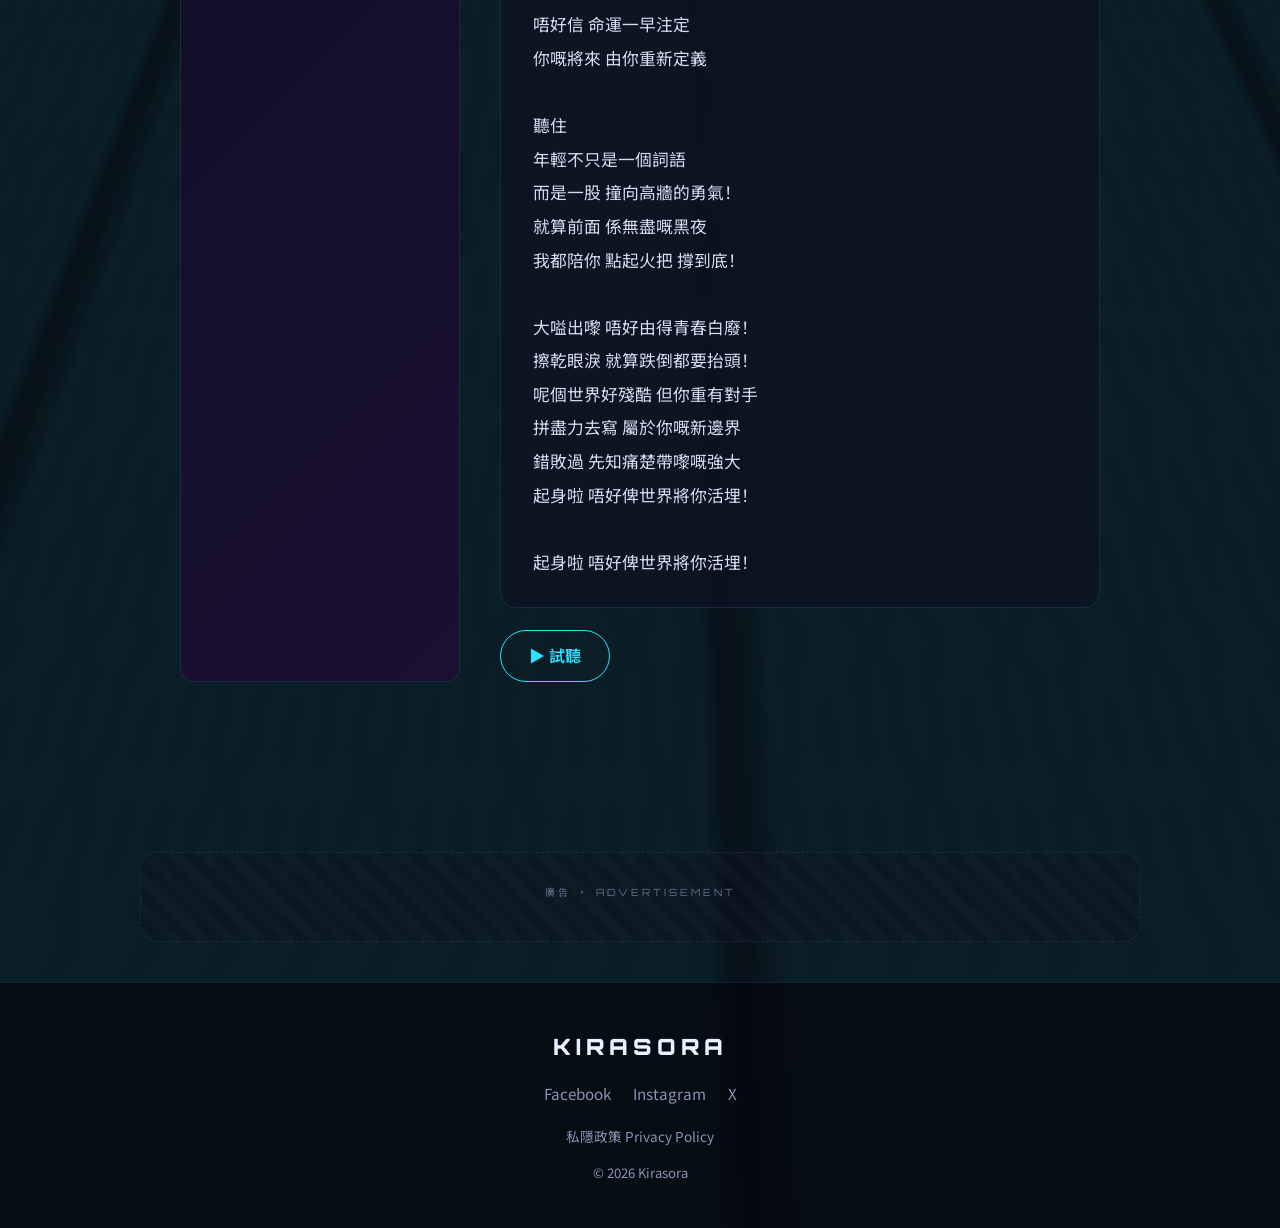
==== commit 56355fc8: "Add AdSense ads.txt and publisher ID for site verification. Co-authored-by: Cursor <cursoragent@curs" ====
--- a/lyrics.html
+++ b/lyrics.html
@@ -11,8 +11,7 @@
   <link rel="stylesheet" href="styles.css" />
 
   <!-- ===== Google AdSense（手動廣告單元 · 固定位置）===== -->
-  <!-- TODO: 把 ca-pub-XXXXXXXXXXXXXXXX 換成你真實的發佈商 ID，並在 AdSense 後台開啟 Auto Ads -->
-  <script async src="https://pagead2.googlesyndication.com/pagead/js/adsbygoogle.js?client=ca-pub-XXXXXXXXXXXXXXXX"
+  <script async src="https://pagead2.googlesyndication.com/pagead/js/adsbygoogle.js?client=ca-pub-2239617378202687"
           crossorigin="anonymous"></script>
 </head>
 <body>
@@ -66,7 +65,7 @@
     <span class="ad-slot__label" data-i18n="ad.label">廣告 · ADVERTISEMENT</span>
     <ins class="adsbygoogle"
          style="display:block"
-         data-ad-client="ca-pub-XXXXXXXXXXXXXXXX"
+         data-ad-client="ca-pub-2239617378202687"
          data-ad-slot="0000000000"
          data-ad-format="auto"
          data-full-width-responsive="true"></ins>
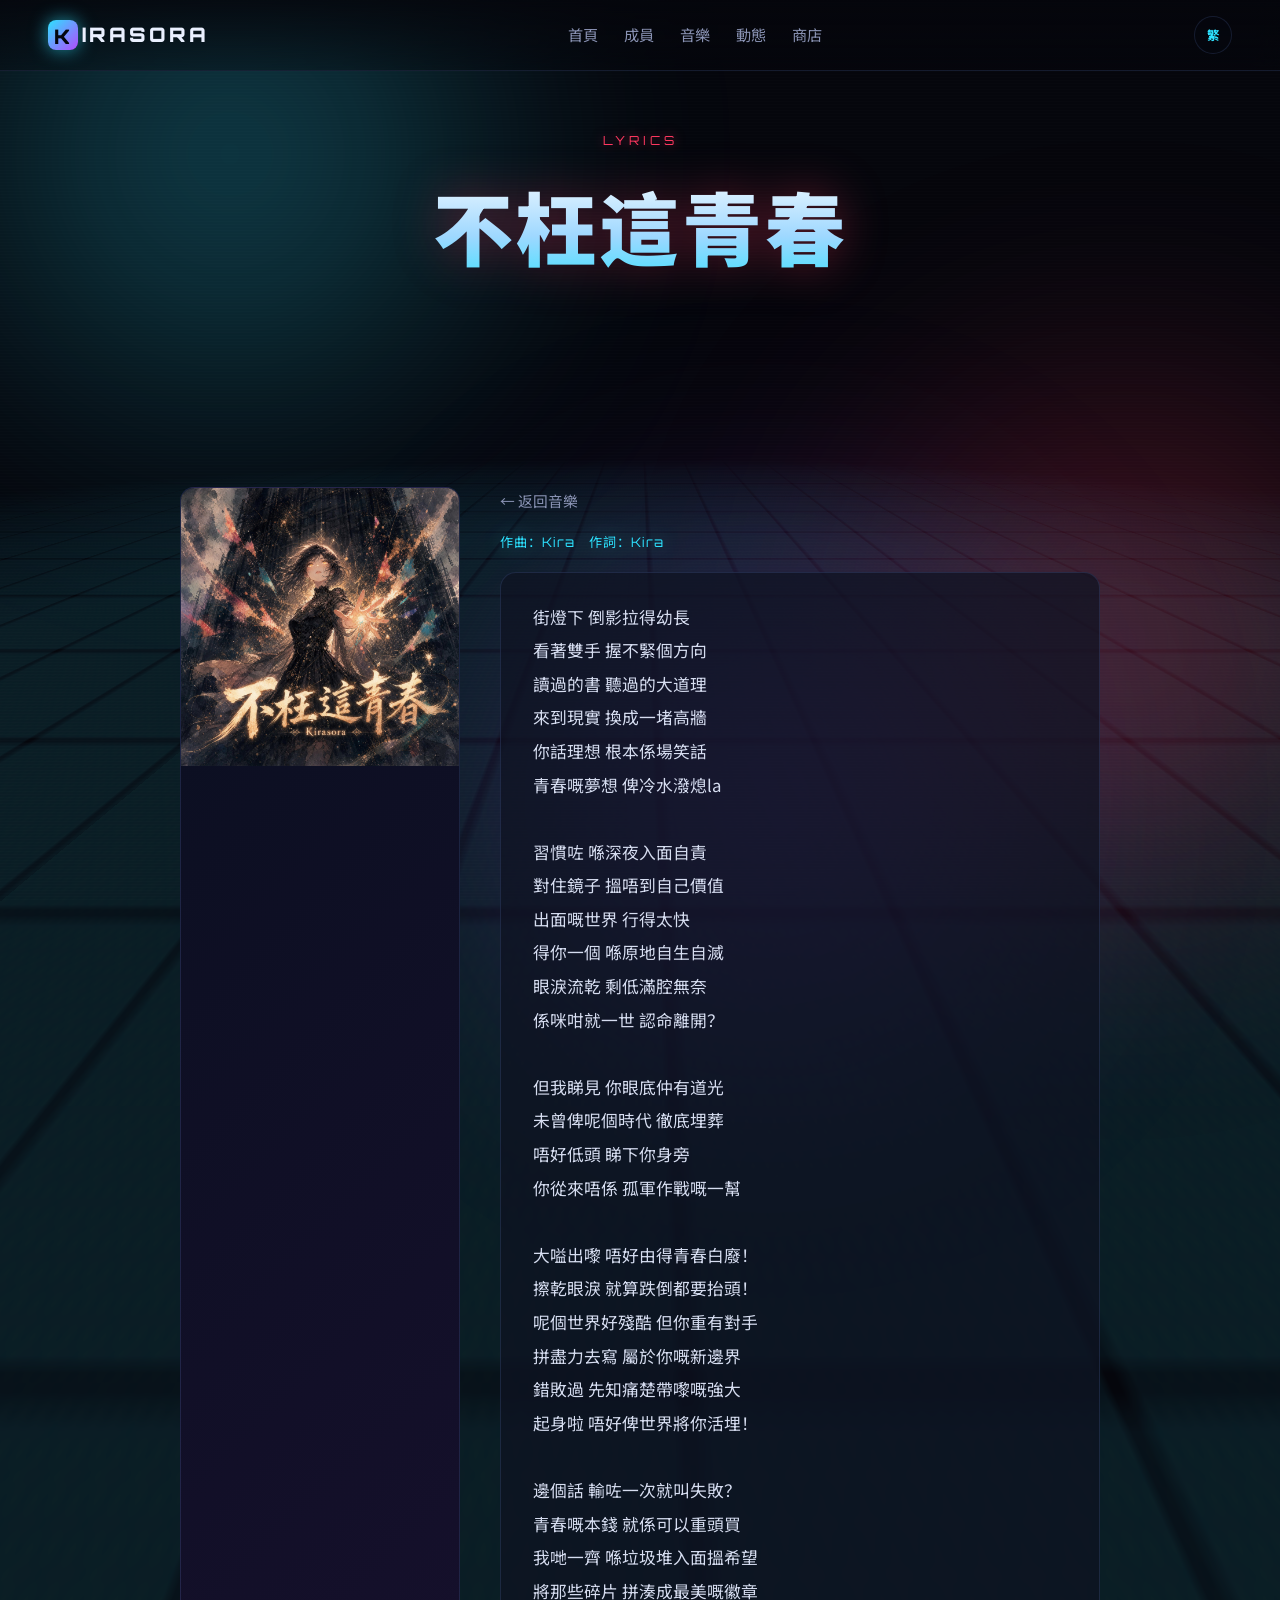
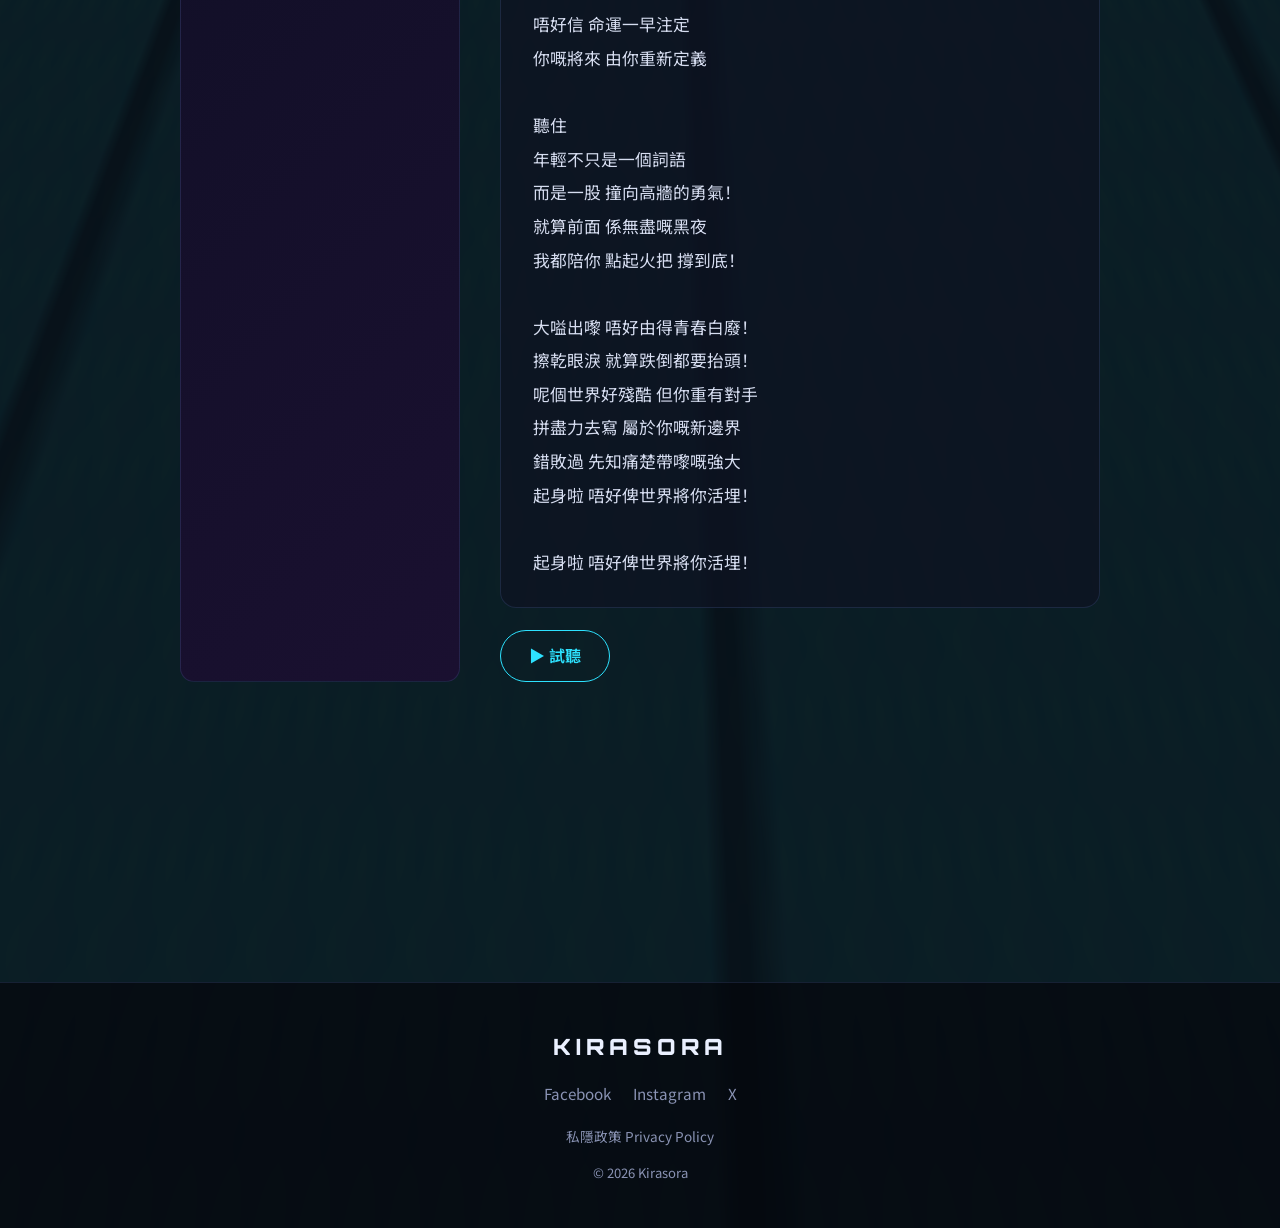
==== commit 45247f29: "Wire AdSense display units to production ad slot ID. Co-authored-by: Cursor <cursoragent@cursor.com>" ====
--- a/lyrics.html
+++ b/lyrics.html
@@ -66,7 +66,7 @@
     <ins class="adsbygoogle"
          style="display:block"
          data-ad-client="ca-pub-2239617378202687"
-         data-ad-slot="0000000000"
+         data-ad-slot="5094829400"
          data-ad-format="auto"
          data-full-width-responsive="true"></ins>
     <script>(adsbygoogle = window.adsbygoogle || []).push({});</script>
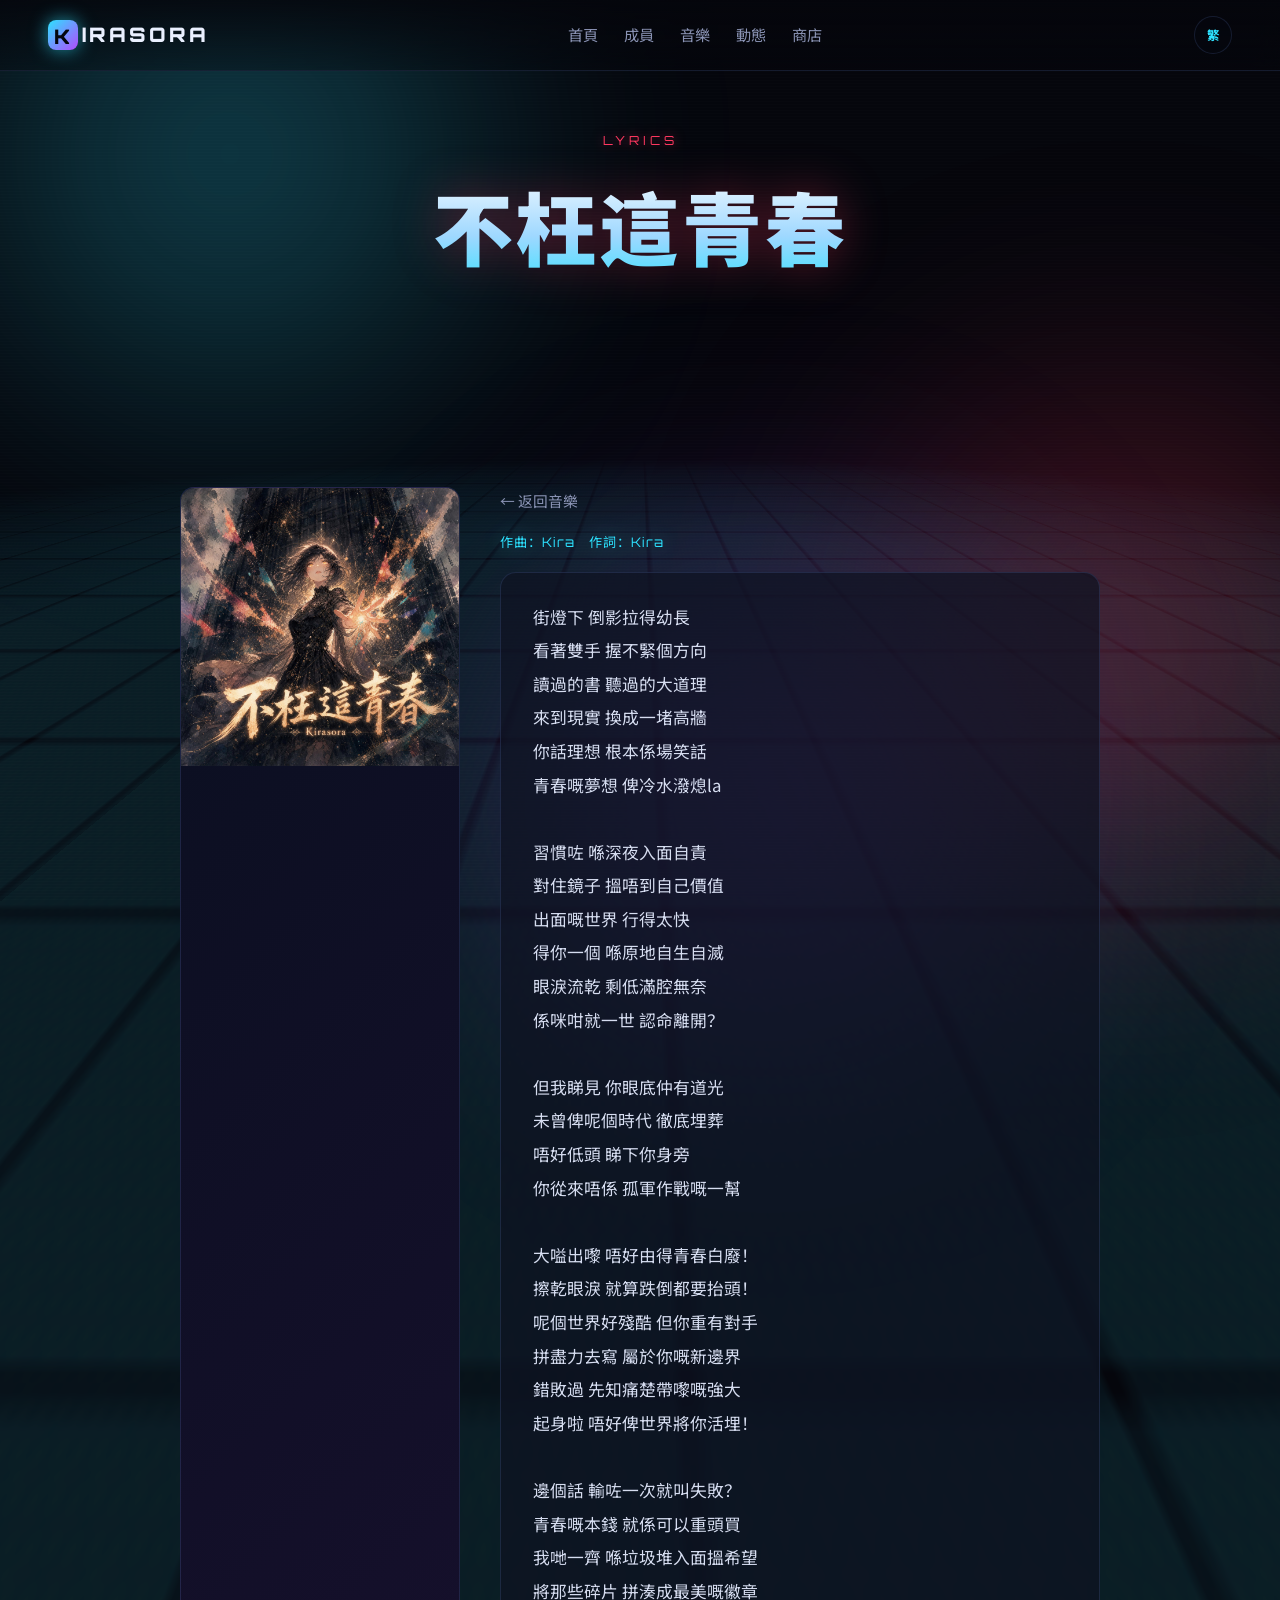
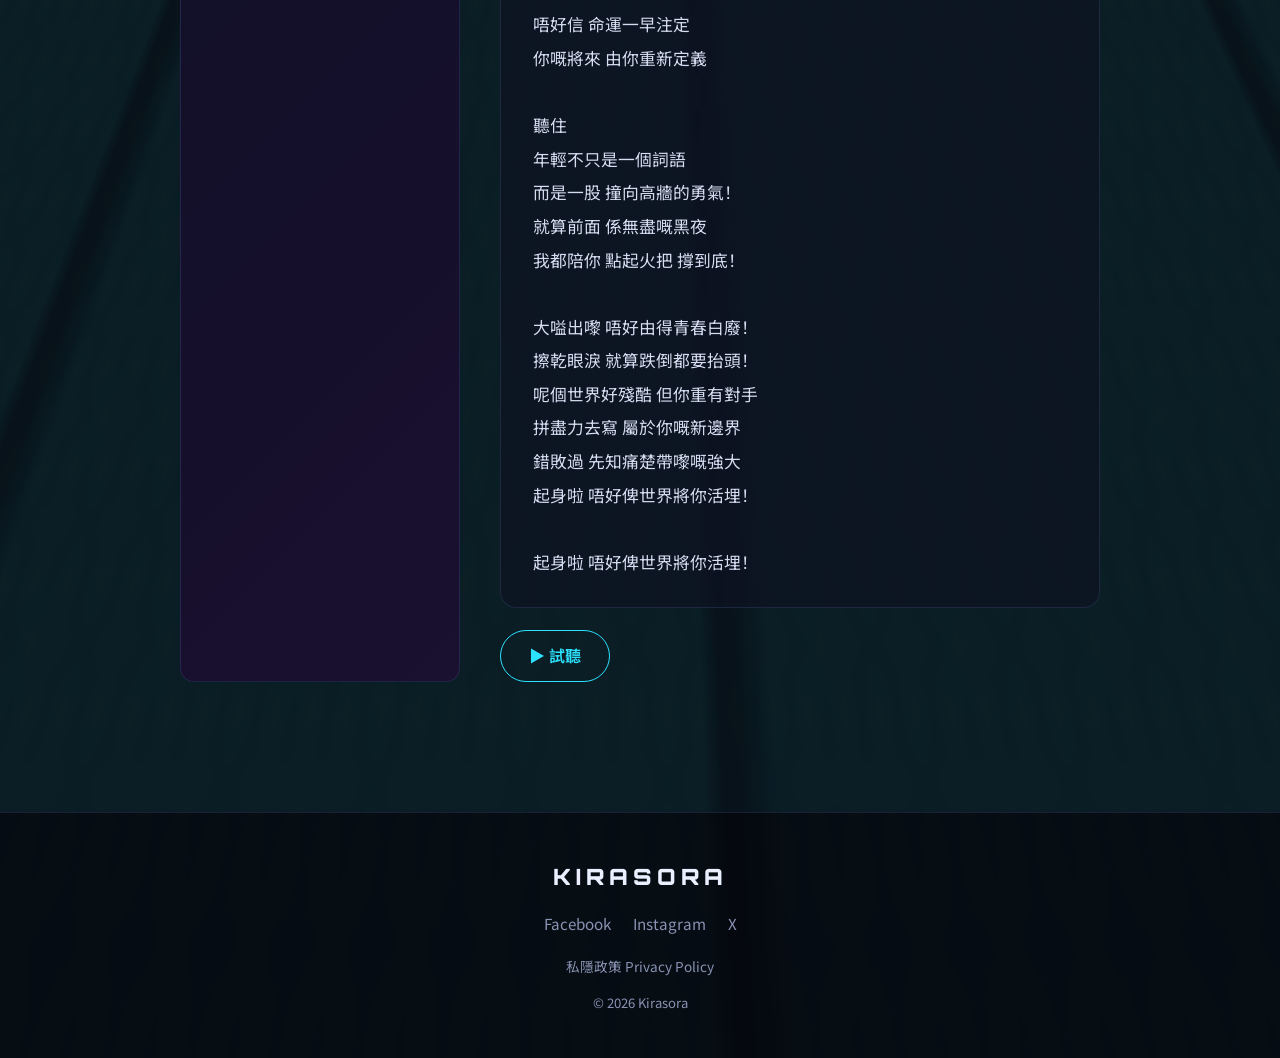
==== commit abc94fd5: "Remove Google AdSense from the site and privacy policy. Co-authored-by: Cursor <cursoragent@cursor.c" ====
--- a/lyrics.html
+++ b/lyrics.html
@@ -9,10 +9,6 @@
   <link rel="preconnect" href="https://fonts.gstatic.com" crossorigin />
   <link href="https://fonts.googleapis.com/css2?family=Orbitron:wght@500;700;900&family=Noto+Sans+SC:wght@300;400;500;700&display=swap" rel="stylesheet" />
   <link rel="stylesheet" href="styles.css" />
-
-  <!-- ===== Google AdSense（手動廣告單元 · 固定位置）===== -->
-  <script async src="https://pagead2.googlesyndication.com/pagead/js/adsbygoogle.js?client=ca-pub-2239617378202687"
-          crossorigin="anonymous"></script>
 </head>
 <body>
   <!-- 動態背景 -->
@@ -59,18 +55,6 @@
       </div>
     </div>
   </section>
-
-  <!-- 廣告位（AdSense 手動單元 · 固定位置：歌詞頁底部） -->
-  <div class="ad-slot reveal" aria-label="廣告">
-    <span class="ad-slot__label" data-i18n="ad.label">廣告 · ADVERTISEMENT</span>
-    <ins class="adsbygoogle"
-         style="display:block"
-         data-ad-client="ca-pub-2239617378202687"
-         data-ad-slot="5094829400"
-         data-ad-format="auto"
-         data-full-width-responsive="true"></ins>
-    <script>(adsbygoogle = window.adsbygoogle || []).push({});</script>
-  </div>
 
   <!-- 頁尾 -->
   <footer class="footer">
--- a/styles.css
+++ b/styles.css
@@ -735,32 +735,6 @@
   .lyric { grid-template-columns: 1fr; }
   .lyric__cover { max-width: 240px; }
 }
-
-/* ---------- 廣告位 ---------- */
-.ad-slot {
-  max-width: 1000px;
-  margin: 40px auto;
-  padding: 14px 18px;
-  min-height: 90px;
-  display: flex;
-  flex-direction: column;
-  align-items: center;
-  justify-content: center;
-  gap: 8px;
-  background:
-    repeating-linear-gradient(45deg, rgba(255,255,255,0.015) 0 10px, transparent 10px 20px),
-    rgba(14,18,34,0.4);
-  border: 1px dashed var(--panel-line);
-  border-radius: var(--radius);
-}
-.ad-slot__label {
-  font-family: var(--font-display);
-  font-size: 0.62rem;
-  letter-spacing: 3px;
-  color: var(--muted);
-  opacity: 0.7;
-}
-.ad-slot .adsbygoogle { width: 100%; }
 
 /* ---------- 最新動態 ---------- */
 .timeline {
